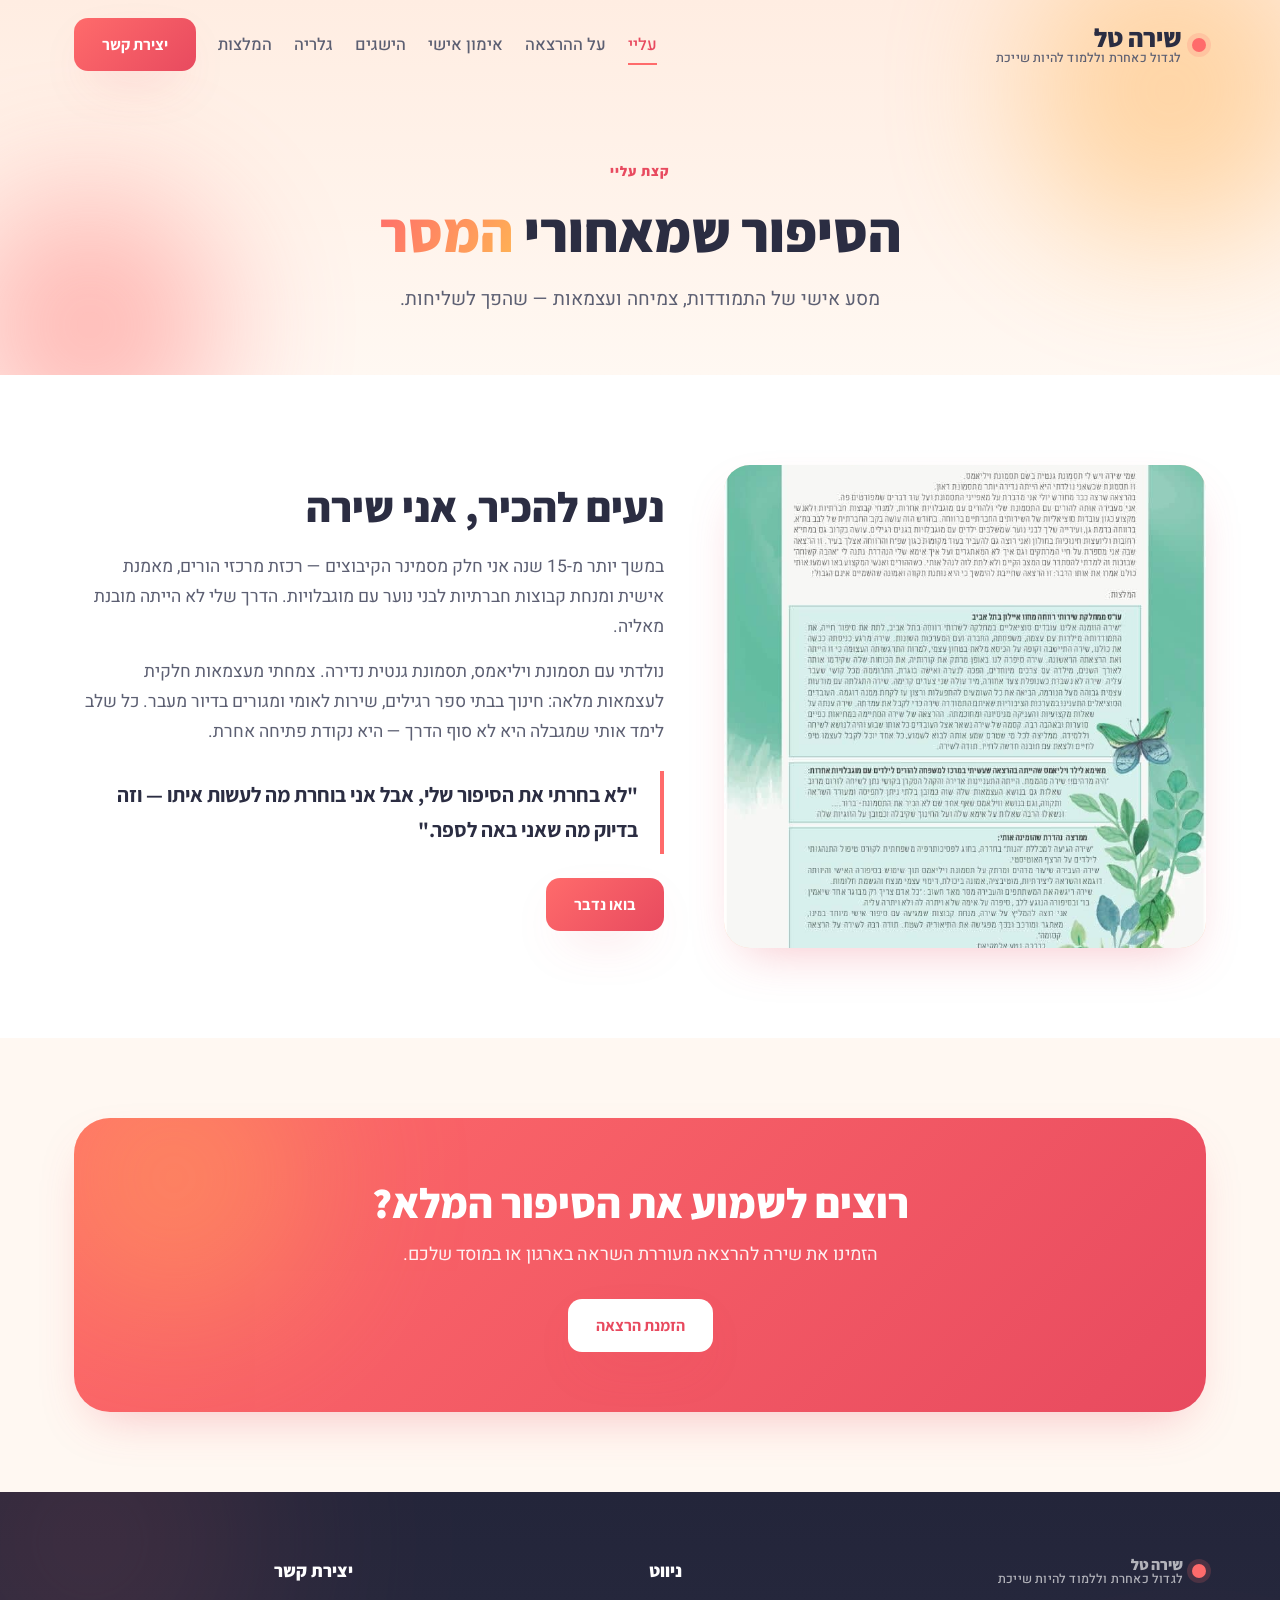
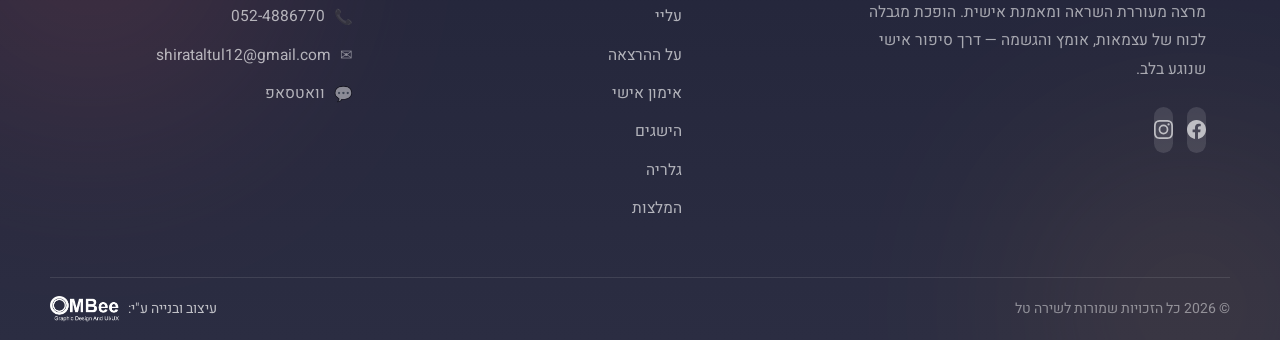
==== about.html @ d23c4528 "גיבוי ראשוני: עיצוב מחדש של אתר שירה טל אתר סטטי ב-8 דפים (עברית RTL, רספונסיבי) עם CSS/JS משותפים, " ====
<!DOCTYPE html>
<html lang="he" dir="rtl">
<head>
<meta charset="UTF-8" />
<meta name="viewport" content="width=device-width, initial-scale=1.0" />
<title>עליי | שירה טל</title>
<meta name="description" content="הסיפור של שירה טל — המסע מעצמאות חלקית לעצמאות מלאה, וניסיון של 15+ שנה בליווי ואימון." />
<link rel="preconnect" href="https://fonts.googleapis.com" />
<link rel="preconnect" href="https://fonts.gstatic.com" crossorigin />
<link href="https://fonts.googleapis.com/css2?family=Heebo:wght@300;400;500;700;800;900&family=Assistant:wght@400;600;700;800&display=swap" rel="stylesheet" />
<link rel="stylesheet" href="style.css" />
</head>
<body>

<header id="header">
  <div class="wrap nav">
    <a href="index.html" class="logo"><span class="dot"></span><span class="logo-txt">שירה טל<small>לגדול כאחרת וללמוד להיות שייכת</small></span></a>
    <nav class="menu" id="menu">
      <a href="about.html" class="active">עליי</a>
      <a href="lecture.html">על ההרצאה</a>
      <a href="coaching.html">אימון אישי</a>
      <a href="achievements.html">הישגים</a>
      <a href="gallery.html">גלריה</a>
      <a href="testimonials.html">המלצות</a>
      <a href="contact.html" class="btn">יצירת קשר</a>
    </nav>
    <button class="hamburger" id="hamburger" aria-label="תפריט"><span></span><span></span><span></span></button>
  </div>
</header>

<section class="page-hero">
  <div class="blob b1"></div><div class="blob b2"></div>
  <div class="wrap inner reveal">
    <div class="crumb">קצת עליי</div>
    <h1>הסיפור שמאחורי <span class="hl">המסר</span></h1>
    <p>מסע אישי של התמודדות, צמיחה ועצמאות — שהפך לשליחות.</p>
  </div>
</section>

<section class="about">
  <div class="wrap about-grid">
    <div class="about-photo reveal">
      <img src="images/shira-5.jpg" alt="שירה טל" />
    </div>
    <div class="reveal">
      <h2>נעים להכיר, אני שירה</h2>
      <p>במשך יותר מ-15 שנה אני חלק מסמינר הקיבוצים — רכזת מרכזי הורים, מאמנת אישית ומנחת קבוצות חברתיות לבני נוער עם מוגבלויות. הדרך שלי לא הייתה מובנת מאליה.</p>
      <p>נולדתי עם תסמונת ויליאמס, תסמונת גנטית נדירה. צמחתי מעצמאות חלקית לעצמאות מלאה: חינוך בבתי ספר רגילים, שירות לאומי ומגורים בדיור מעבר. כל שלב לימד אותי שמגבלה היא לא סוף הדרך — היא נקודת פתיחה אחרת.</p>
      <div class="quote">"לא בחרתי את הסיפור שלי, אבל אני בוחרת מה לעשות איתו — וזה בדיוק מה שאני באה לספר."</div>
      <a href="contact.html" class="btn">בואו נדבר</a>
    </div>
  </div>
</section>

<section class="cta-strip">
  <div class="wrap">
    <div class="cta-inner reveal">
      <h2>רוצים לשמוע את הסיפור המלא?</h2>
      <p>הזמינו את שירה להרצאה מעוררת השראה בארגון או במוסד שלכם.</p>
      <a href="contact.html" class="btn">הזמנת הרצאה</a>
    </div>
  </div>
</section>

<footer>
  <div class="wrap foot-grid">
    <div class="foot-col foot-brand">
      <a href="index.html" class="logo"><span class="dot"></span><span class="logo-txt">שירה טל<small>לגדול כאחרת וללמוד להיות שייכת</small></span></a>
      <p>מרצה מעוררת השראה ומאמנת אישית. הופכת מגבלה לכוח של עצמאות, אומץ והגשמה — דרך סיפור אישי שנוגע בלב.</p>
      <div class="socials">
        <a href="#" aria-label="פייסבוק"><svg viewBox="0 0 24 24" aria-hidden="true"><path d="M24 12.07C24 5.4 18.63 0 12 0S0 5.4 0 12.07c0 6.02 4.39 11.01 10.13 11.93v-8.44H7.08v-3.49h3.05V9.41c0-3.02 1.79-4.69 4.53-4.69 1.31 0 2.69.24 2.69.24v2.97h-1.52c-1.49 0-1.96.93-1.96 1.89v2.25h3.33l-.53 3.49h-2.8v8.44C19.61 23.08 24 18.09 24 12.07z"/></svg></a>
        <a href="https://instagram.com/shiralifecoach" target="_blank" rel="noopener" aria-label="אינסטגרם"><svg viewBox="0 0 24 24" aria-hidden="true"><path d="M12 2.16c3.2 0 3.58.01 4.85.07 1.17.05 1.8.25 2.23.41.56.22.96.48 1.38.9.42.42.68.82.9 1.38.16.42.36 1.06.41 2.23.06 1.27.07 1.65.07 4.85s-.01 3.58-.07 4.85c-.05 1.17-.25 1.8-.41 2.23-.22.56-.48.96-.9 1.38-.42.42-.82.68-1.38.9-.42.16-1.06.36-2.23.41-1.27.06-1.65.07-4.85.07s-3.58-.01-4.85-.07c-1.17-.05-1.8-.25-2.23-.41-.56-.22-.96-.48-1.38-.9-.42-.42-.68-.82-.9-1.38-.16-.42-.36-1.06-.41-2.23-.06-1.27-.07-1.65-.07-4.85s.01-3.58.07-4.85c.05-1.17.25-1.8.41-2.23.22-.56.48-.96.9-1.38.42-.42.82-.68 1.38-.9.42-.16 1.06-.36 2.23-.41 1.27-.06 1.65-.07 4.85-.07M12 0C8.74 0 8.33.01 7.05.07 5.78.13 4.9.33 4.14.63c-.79.31-1.46.72-2.12 1.38C1.36 2.67.95 3.34.63 4.14.33 4.9.13 5.78.07 7.05.01 8.33 0 8.74 0 12s.01 3.67.07 4.95c.06 1.27.26 2.15.56 2.91.31.79.72 1.46 1.38 2.12.66.66 1.33 1.07 2.12 1.38.76.3 1.64.5 2.91.56C8.33 23.99 8.74 24 12 24s3.67-.01 4.95-.07c1.27-.06 2.15-.26 2.91-.56.79-.31 1.46-.72 2.12-1.38.66-.66 1.07-1.33 1.38-2.12.3-.76.5-1.64.56-2.91.06-1.28.07-1.69.07-4.95s-.01-3.67-.07-4.95c-.06-1.27-.26-2.15-.56-2.91-.31-.79-.72-1.46-1.38-2.12C21.33 1.36 20.66.95 19.86.63 19.1.33 18.22.13 16.95.07 15.67.01 15.26 0 12 0z"/><path d="M12 5.84A6.16 6.16 0 1 0 18.16 12 6.16 6.16 0 0 0 12 5.84zM12 16a4 4 0 1 1 4-4 4 4 0 0 1-4 4z"/><circle cx="18.41" cy="5.59" r="1.44"/></svg></a>
      </div>
    </div>
    <div class="foot-col">
      <h4>ניווט</h4>
      <a href="about.html">עליי</a>
      <a href="lecture.html">על ההרצאה</a>
      <a href="coaching.html">אימון אישי</a>
      <a href="achievements.html">הישגים</a>
      <a href="gallery.html">גלריה</a>
      <a href="testimonials.html">המלצות</a>
    </div>
    <div class="foot-col">
      <h4>יצירת קשר</h4>
      <a href="tel:0524886770"><span class="fi">📞</span>052-4886770</a>
      <a href="mailto:shirataltul12@gmail.com"><span class="fi">✉</span>shirataltul12@gmail.com</a>
      <a href="https://wa.me/972524886770" target="_blank" rel="noopener"><span class="fi">💬</span>וואטסאפ</a>
    </div>
  </div>
  <div class="wrap foot-bottom">
    <span>© 2026 כל הזכויות שמורות לשירה טל</span>
    <span class="foot-credit">עיצוב ובנייה ע"י: <a href="https://ombee.co.il" target="_blank" rel="noopener"><img src="images/ombee-logo-white.png" alt="OMBee" /></a></span>
  </div>
</footer>

<script src="script.js"></script>
</body>
</html>
---- style.css ----
:root{
  --coral:#FF6B6B;
  --coral-deep:#E84A5F;
  --gold:#FFB454;
  --teal:#2EC4B6;
  --ink:#2B2D42;
  --ink-soft:#5C5F72;
  --cream:#FFF8F2;
  --cream-2:#FFEDE2;
  --white:#ffffff;
  --shadow:0 20px 50px -20px rgba(232,74,95,.35);
  --radius:26px;
}
*{margin:0;padding:0;box-sizing:border-box}
html{scroll-behavior:smooth}
body{font-family:'Heebo',sans-serif;color:var(--ink);background:var(--cream);line-height:1.7;overflow-x:hidden}
h1,h2,h3{font-family:'Assistant',sans-serif;line-height:1.2;font-weight:800}
a{text-decoration:none;color:inherit}
.wrap{max-width:1180px;margin:0 auto;padding:0 24px}
section{position:relative}

/* HEADER */
header{position:fixed;top:0;left:0;right:0;z-index:100;transition:.3s;padding:18px 0}
header.scrolled{background:rgba(255,248,242,.92);backdrop-filter:blur(12px);box-shadow:0 8px 30px -18px rgba(43,45,66,.4);padding:12px 0}
.nav{display:flex;align-items:center;justify-content:space-between}
.logo{font-family:'Assistant',sans-serif;font-weight:800;font-size:26px;color:var(--ink);display:flex;align-items:center;gap:11px}
.logo .dot{width:14px;height:14px;border-radius:50%;background:var(--coral);display:inline-block;box-shadow:0 0 0 5px rgba(255,107,107,.18);flex-shrink:0}
.logo-txt{display:flex;flex-direction:column;line-height:1.1}
.logo-txt small{font-family:'Heebo',sans-serif;font-weight:500;font-size:12.5px;color:var(--ink-soft);letter-spacing:.2px}
footer .logo-txt small{color:rgba(255,255,255,.65)}
.menu{display:flex;gap:22px;align-items:center;font-weight:500;font-size:16.5px}
.menu a{position:relative;transition:.2s;color:var(--ink-soft)}
.menu a:hover,.menu a.active{color:var(--coral-deep)}
.menu a:not(.btn)::after{content:'';position:absolute;bottom:-6px;right:0;width:0;height:2px;background:var(--coral);transition:.25s}
.menu a:not(.btn):hover::after,.menu a.active:not(.btn)::after{width:100%}
.btn{display:inline-flex;align-items:center;gap:8px;background:linear-gradient(135deg,var(--coral),var(--coral-deep));color:#fff;padding:13px 28px;border-radius:14px;font-weight:700;font-family:'Assistant',sans-serif;box-shadow:var(--shadow);transition:.25s;border:none;cursor:pointer;font-size:16px}
.btn:hover{transform:translateY(-3px);box-shadow:0 26px 50px -18px rgba(232,74,95,.55)}
.menu a.btn,.menu a.btn.active{color:#fff}
.btn-ghost{background:transparent;color:var(--coral-deep);box-shadow:none;border:2px solid var(--coral)}
.btn-ghost:hover{background:var(--coral);color:#fff}
.hamburger{display:none;flex-direction:column;gap:5px;cursor:pointer;background:none;border:none;padding:6px}
.hamburger span{width:26px;height:3px;background:var(--ink);border-radius:3px;transition:.3s}

/* PAGE HERO (inner pages) */
.page-hero{padding:160px 0 60px;text-align:center;background:linear-gradient(180deg,var(--cream-2),var(--cream));position:relative;overflow:hidden}
.page-hero .blob{position:absolute;border-radius:50%;filter:blur(70px);opacity:.45;z-index:0}
.page-hero .b1{width:300px;height:300px;background:var(--gold);top:-60px;right:-40px}
.page-hero .b2{width:260px;height:260px;background:var(--coral);bottom:-80px;left:-40px}
.page-hero .inner{position:relative;z-index:2}
.page-hero h1{font-size:clamp(34px,5.5vw,56px);font-weight:900}
.page-hero h1 .hl{background:linear-gradient(120deg,var(--coral),var(--gold));-webkit-background-clip:text;background-clip:text;color:transparent}
.page-hero p{color:var(--ink-soft);font-size:19px;max-width:620px;margin:18px auto 0}
.crumb{color:var(--coral-deep);font-weight:800;font-family:'Assistant',sans-serif;letter-spacing:1px;font-size:14px;text-transform:uppercase;margin-bottom:14px}

/* HOME HERO */
.hero{padding:160px 0 90px;overflow:hidden}
.hero-grid{display:grid;grid-template-columns:1.1fr .9fr;gap:50px;align-items:center}
.pill{display:inline-flex;align-items:center;gap:8px;background:var(--cream-2);color:var(--coral-deep);font-weight:700;padding:8px 18px;border-radius:50px;font-size:15px;margin-bottom:22px}
.pill .spark{width:8px;height:8px;background:var(--gold);border-radius:50%}
.hero h1{font-size:clamp(40px,6vw,68px);font-weight:900;letter-spacing:-1px}
.hero h1 .hl{background:linear-gradient(120deg,var(--coral),var(--gold));-webkit-background-clip:text;background-clip:text;color:transparent}
.hero p.lead{font-size:21px;color:var(--ink-soft);margin:24px 0 34px;max-width:520px}
.hero-cta{display:flex;gap:16px;flex-wrap:wrap}
.hero-stats{display:flex;gap:38px;margin-top:46px}
.stat .num{font-family:'Assistant',sans-serif;font-weight:800;font-size:34px;color:var(--ink)}
.stat .lbl{font-size:15px;color:var(--ink-soft)}
.hero-visual{position:relative}
.blob{position:absolute;border-radius:50%;filter:blur(60px);opacity:.5;z-index:-1}
.blob-1{width:340px;height:340px;background:var(--gold);top:-40px;right:-60px}
.blob-2{width:300px;height:300px;background:var(--coral);bottom:-60px;left:-40px}
.photo-card{position:relative;border-radius:34px;overflow:hidden;aspect-ratio:4/5;background:linear-gradient(160deg,var(--cream-2),#ffd9c4);box-shadow:0 40px 80px -30px rgba(232,74,95,.5)}
.photo-card .ph{position:absolute;inset:0;display:flex;align-items:center;justify-content:center;color:var(--coral-deep);font-weight:700;font-family:'Assistant',sans-serif;text-align:center;font-size:18px;opacity:.6;flex-direction:column;gap:10px}
.photo-card img,.about-photo img,.lecture-visual img{width:100%;height:100%;object-fit:cover;position:relative;z-index:2}
.float-badge{position:absolute;background:#fff;border-radius:20px;padding:16px 20px;box-shadow:0 20px 40px -18px rgba(43,45,66,.35);display:flex;align-items:center;gap:12px;z-index:3}
.float-badge .ic{width:42px;height:42px;border-radius:13px;display:flex;align-items:center;justify-content:center;font-size:22px;color:#fff}
.badge-1{bottom:30px;left:-26px}
.badge-1 .ic{background:var(--teal)}
.badge-2{top:40px;right:-26px}
.badge-2 .ic{background:var(--gold)}
.float-badge b{font-family:'Assistant',sans-serif;font-size:16px;display:block}
.float-badge small{color:var(--ink-soft);font-size:13px}

/* SECTION HEADERS */
.sec-head{text-align:center;max-width:620px;margin:0 auto 56px}
.sec-tag{color:var(--coral-deep);font-weight:800;font-family:'Assistant',sans-serif;letter-spacing:1px;font-size:15px;text-transform:uppercase}
.sec-head h2{font-size:clamp(30px,4.5vw,46px);margin:12px 0 16px}
.sec-head p{color:var(--ink-soft);font-size:18px}

/* ABOUT */
.about{padding:90px 0;background:var(--white)}
.about-grid{display:grid;grid-template-columns:.9fr 1.1fr;gap:60px;align-items:center}
.about-photo{position:relative;border-radius:var(--radius);overflow:hidden;aspect-ratio:1/1;background:linear-gradient(160deg,#ffe0cf,#ffc7b0);box-shadow:var(--shadow)}
.about-photo .ph,.lecture-visual .ph{position:absolute;inset:0;display:flex;flex-direction:column;gap:10px;align-items:center;justify-content:center;color:var(--coral-deep);font-weight:700;font-family:'Assistant',sans-serif;opacity:.6}
.about h2{font-size:clamp(28px,4vw,42px);margin-bottom:20px}
.about p{color:var(--ink-soft);font-size:17.5px;margin-bottom:16px}
.about .quote{border-right:4px solid var(--coral);padding:6px 22px;margin:24px 0;font-family:'Assistant',sans-serif;font-weight:700;font-size:21px;color:var(--ink)}

/* WHY */
.why{padding:90px 0;background:linear-gradient(180deg,var(--cream),var(--cream-2))}
.cards{display:grid;grid-template-columns:repeat(3,1fr);gap:26px}
.card{background:#fff;border-radius:var(--radius);padding:38px 30px;transition:.3s;box-shadow:0 24px 50px -34px rgba(43,45,66,.4);position:relative;overflow:hidden}
.card:hover{transform:translateY(-8px);box-shadow:0 34px 60px -28px rgba(232,74,95,.4)}
.card .ic{width:62px;height:62px;border-radius:18px;display:flex;align-items:center;justify-content:center;font-size:30px;margin-bottom:22px;color:#fff}
.card:nth-child(1) .ic{background:linear-gradient(135deg,var(--coral),var(--coral-deep))}
.card:nth-child(2) .ic{background:linear-gradient(135deg,var(--gold),#ff9a3c)}
.card:nth-child(3) .ic{background:linear-gradient(135deg,var(--teal),#1ba89b)}
.card h3{font-size:22px;margin-bottom:10px}
.card p{color:var(--ink-soft);font-size:16px}

/* LECTURE */
.lecture{padding:90px 0;background:var(--white)}
.lecture-grid{display:grid;grid-template-columns:1fr 1fr;gap:60px;align-items:center}
.audience{display:flex;flex-wrap:wrap;gap:12px;margin-top:26px}
.tag{background:var(--cream-2);color:var(--coral-deep);font-weight:700;padding:10px 20px;border-radius:50px;font-size:15.5px}
.check-list{margin:24px 0;display:grid;gap:14px}
.check-list li{list-style:none;display:flex;gap:14px;align-items:flex-start;font-size:17px;color:var(--ink-soft)}
.check-list .ck{flex-shrink:0;width:26px;height:26px;border-radius:50%;background:var(--teal);color:#fff;display:flex;align-items:center;justify-content:center;font-size:15px;font-weight:700;margin-top:3px}
.lecture-visual{border-radius:var(--radius);background:linear-gradient(160deg,#fff3ea,#ffd9c4);aspect-ratio:5/6;position:relative;overflow:hidden;box-shadow:var(--shadow)}

/* TESTIMONIALS */
.testi{padding:90px 0;background:linear-gradient(180deg,var(--cream-2),var(--cream))}
.testi-grid{display:grid;grid-template-columns:repeat(3,1fr);gap:26px}
.testi-card{background:#fff;border-radius:var(--radius);padding:34px 30px;box-shadow:0 24px 50px -34px rgba(43,45,66,.35);position:relative}
.testi-card .qmark{font-family:'Assistant';font-size:70px;color:var(--cream-2);line-height:.6;position:absolute;top:24px;left:26px}
.testi-card p{font-size:17px;color:var(--ink);margin-bottom:22px;position:relative;z-index:2}
.stars{color:var(--gold);font-size:18px;margin-bottom:14px;letter-spacing:2px}
.testi-author{display:flex;align-items:center;gap:14px}
.avatar{width:50px;height:50px;border-radius:50%;background:linear-gradient(135deg,var(--coral),var(--gold));display:flex;align-items:center;justify-content:center;color:#fff;font-weight:800;font-family:'Assistant';font-size:20px}
.testi-author b{font-family:'Assistant';font-size:17px}
.testi-author small{color:var(--ink-soft);display:block}

/* CTA STRIP */
.cta-strip{padding:80px 0}
.cta-inner{background:linear-gradient(135deg,var(--coral),var(--coral-deep));border-radius:36px;padding:60px;text-align:center;color:#fff;position:relative;overflow:hidden;box-shadow:var(--shadow)}
.cta-inner::before{content:'';position:absolute;width:280px;height:280px;background:var(--gold);border-radius:50%;filter:blur(80px);opacity:.4;top:-80px;left:-40px}
.cta-inner h2{font-size:clamp(28px,4vw,42px);margin-bottom:12px;position:relative;z-index:2}
.cta-inner p{font-size:18px;opacity:.92;margin-bottom:28px;position:relative;z-index:2}
.cta-inner .btn{background:#fff;color:var(--coral-deep);position:relative;z-index:2}
.cta-inner .btn:hover{background:var(--ink);color:#fff}

/* CONTACT */
.contact{padding:90px 0}
.contact-box{background:linear-gradient(135deg,var(--ink),#3a3d5c);border-radius:40px;padding:60px;display:grid;grid-template-columns:1fr 1fr;gap:50px;position:relative;overflow:hidden;color:#fff;box-shadow:0 40px 80px -30px rgba(43,45,66,.6)}
.contact-box::before{content:'';position:absolute;width:300px;height:300px;background:var(--coral);border-radius:50%;filter:blur(80px);opacity:.35;top:-80px;left:-60px}
.contact-box::after{content:'';position:absolute;width:260px;height:260px;background:var(--gold);border-radius:50%;filter:blur(80px);opacity:.3;bottom:-80px;right:-40px}
.contact-info{position:relative;z-index:2}
.contact-info h2{font-size:clamp(28px,4vw,40px);margin-bottom:16px}
.contact-info p{color:rgba(255,255,255,.8);font-size:18px;margin-bottom:30px}
.contact-line{display:flex;align-items:center;gap:16px;margin-bottom:20px;font-size:18px}
.contact-line .ic{width:48px;height:48px;border-radius:14px;background:rgba(255,255,255,.12);display:flex;align-items:center;justify-content:center;font-size:22px}
.socials{display:flex;gap:14px;margin-top:28px}
.socials a{width:46px;height:46px;border-radius:14px;background:rgba(255,255,255,.12);display:flex;align-items:center;justify-content:center;font-size:20px;transition:.25s}
.socials a:hover{background:var(--coral);transform:translateY(-3px)}
.socials a svg{width:19px;height:19px;fill:currentColor;display:block}
form{position:relative;z-index:2;background:#fff;border-radius:26px;padding:34px;color:var(--ink)}
form h3{font-size:24px;margin-bottom:8px}
form .sub{color:var(--ink-soft);font-size:15px;margin-bottom:22px}
.field{margin-bottom:16px}
.field label{display:block;font-weight:600;font-size:14.5px;margin-bottom:7px}
.field input,.field textarea{width:100%;border:2px solid #f0e2d8;border-radius:14px;padding:13px 16px;font-family:inherit;font-size:16px;transition:.2s;background:var(--cream);color:var(--ink)}
.field input:focus,.field textarea:focus{outline:none;border-color:var(--coral);background:#fff}
form .btn{width:100%;justify-content:center;margin-top:6px}

/* FOOTER */
footer{background:linear-gradient(180deg,#23253a,var(--ink));color:rgba(255,255,255,.7);padding:64px 0 0;position:relative;overflow:hidden}
footer::before{content:'';position:absolute;width:340px;height:340px;background:var(--coral);border-radius:50%;filter:blur(120px);opacity:.16;top:-120px;left:-80px}
footer::after{content:'';position:absolute;width:300px;height:300px;background:var(--gold);border-radius:50%;filter:blur(120px);opacity:.12;bottom:-120px;right:-60px}
.foot-grid{display:grid;grid-template-columns:1.7fr 1fr 1fr;gap:50px;padding-bottom:42px;position:relative;z-index:2}
footer .logo{color:#fff;margin-bottom:18px}
.foot-brand p{font-size:15.5px;max-width:360px;line-height:1.85;color:rgba(255,255,255,.6)}
.foot-brand .socials{margin-top:22px}
.foot-col h4{font-family:'Assistant',sans-serif;color:#fff;font-size:18px;font-weight:800;margin-bottom:18px}
.foot-col a{display:flex;align-items:center;gap:9px;color:rgba(255,255,255,.65);margin-bottom:12px;transition:.2s;font-size:15.5px;width:fit-content}
.foot-col a:hover{color:var(--coral);transform:translateX(-5px)}
.foot-col a .fi{opacity:.7;font-size:15px}
.foot-bottom{position:relative;z-index:2;border-top:1px solid rgba(255,255,255,.1);padding:18px 0;display:flex;justify-content:space-between;align-items:center;font-size:14px;flex-wrap:wrap;gap:10px}
.foot-bottom>span:first-child{opacity:.65}
.foot-credit{display:inline-flex;align-items:center;gap:9px;color:rgba(255,255,255,.7)}
.foot-credit a{display:inline-flex;align-items:center}
.foot-credit img{height:26px;width:auto;display:block;transition:.2s}
.foot-credit a:hover img{transform:translateY(-2px);filter:brightness(1.15)}

/* GALLERY */
.gallery{padding:90px 0;background:var(--white)}
.gal-grid{display:grid;grid-template-columns:repeat(3,1fr);gap:20px}
.gal-item{position:relative;border-radius:20px;overflow:hidden;aspect-ratio:1/1;background:linear-gradient(160deg,var(--cream-2),#ffd9c4);box-shadow:0 20px 44px -30px rgba(43,45,66,.4);transition:.3s;cursor:pointer}
.gal-item:hover{transform:translateY(-6px);box-shadow:0 30px 54px -28px rgba(232,74,95,.4)}
.gal-item.tall{aspect-ratio:auto;grid-row:span 2}
.gal-item .ph{position:absolute;inset:0;display:flex;flex-direction:column;gap:8px;align-items:center;justify-content:center;color:var(--coral-deep);font-weight:700;font-family:'Assistant',sans-serif;opacity:.6;font-size:15px;text-align:center}
.gal-item img{width:100%;height:100%;object-fit:cover;display:block}

/* SIMPLE FEATURE ROW (coaching) */
.feature-grid{display:grid;grid-template-columns:1fr 1fr;gap:60px;align-items:center}
.feature-list{margin:22px 0;display:grid;gap:14px}
.feature-list li{list-style:none;display:flex;gap:14px;align-items:flex-start;font-size:17px;color:var(--ink-soft)}
.feature-list .ck{flex-shrink:0;width:26px;height:26px;border-radius:50%;background:var(--coral);color:#fff;display:flex;align-items:center;justify-content:center;font-size:15px;font-weight:700;margin-top:3px}
.price-card{background:linear-gradient(160deg,var(--cream-2),#ffd9c4);border-radius:var(--radius);padding:40px;text-align:center;box-shadow:var(--shadow)}
.price-card .big{font-family:'Assistant';font-weight:900;font-size:30px;color:var(--ink);margin:10px 0}
.price-card .free{display:inline-block;background:var(--teal);color:#fff;font-weight:700;padding:6px 18px;border-radius:50px;font-size:15px;margin-bottom:8px}

/* ACHIEVEMENTS timeline */
.timeline{max-width:760px;margin:0 auto;position:relative;padding-right:34px}
.timeline::before{content:'';position:absolute;right:13px;top:8px;bottom:8px;width:3px;background:linear-gradient(var(--coral),var(--gold),var(--teal));border-radius:3px}
.tl-item{position:relative;padding:0 0 34px 0;margin-right:18px}
.tl-item::before{content:'';position:absolute;right:-23px;top:4px;width:18px;height:18px;border-radius:50%;background:#fff;border:4px solid var(--coral);box-shadow:0 0 0 4px var(--cream-2)}
.tl-item h3{font-size:21px;margin-bottom:6px}
.tl-item p{color:var(--ink-soft);font-size:16.5px}

/* REVEAL */
.reveal{opacity:0;transform:translateY(40px);transition:.8s cubic-bezier(.2,.8,.2,1)}
.reveal.show{opacity:1;transform:none}

/* RESPONSIVE */
@media(max-width:1024px){
  .hero-grid,.about-grid,.lecture-grid,.contact-box,.feature-grid{grid-template-columns:1fr}
  .cards,.testi-grid{grid-template-columns:1fr}
  .gal-grid{grid-template-columns:repeat(2,1fr)}
  .gal-item.tall{grid-row:span 1;aspect-ratio:1/1}
  .menu{position:fixed;top:0;right:-100%;width:78%;max-width:330px;height:100vh;background:#fff;flex-direction:column;justify-content:center;gap:30px;font-size:22px;box-shadow:-20px 0 60px -20px rgba(0,0,0,.3);transition:.35s;z-index:120}
  .menu.open{right:0}
  .hamburger{display:flex;z-index:130}
  .hero-visual{margin-top:30px;max-width:420px;margin-inline:auto}
  .about-photo{max-width:440px;margin-inline:auto}
  .contact-box,.cta-inner{padding:36px 26px}
  .hero{padding:130px 0 60px}
  .hero-stats{gap:24px}
}
@media(max-width:760px){
  .foot-grid{grid-template-columns:1fr;gap:34px}
  .foot-bottom{flex-direction:column;text-align:center}
}
@media(max-width:560px){
  .gal-grid{grid-template-columns:1fr}
}
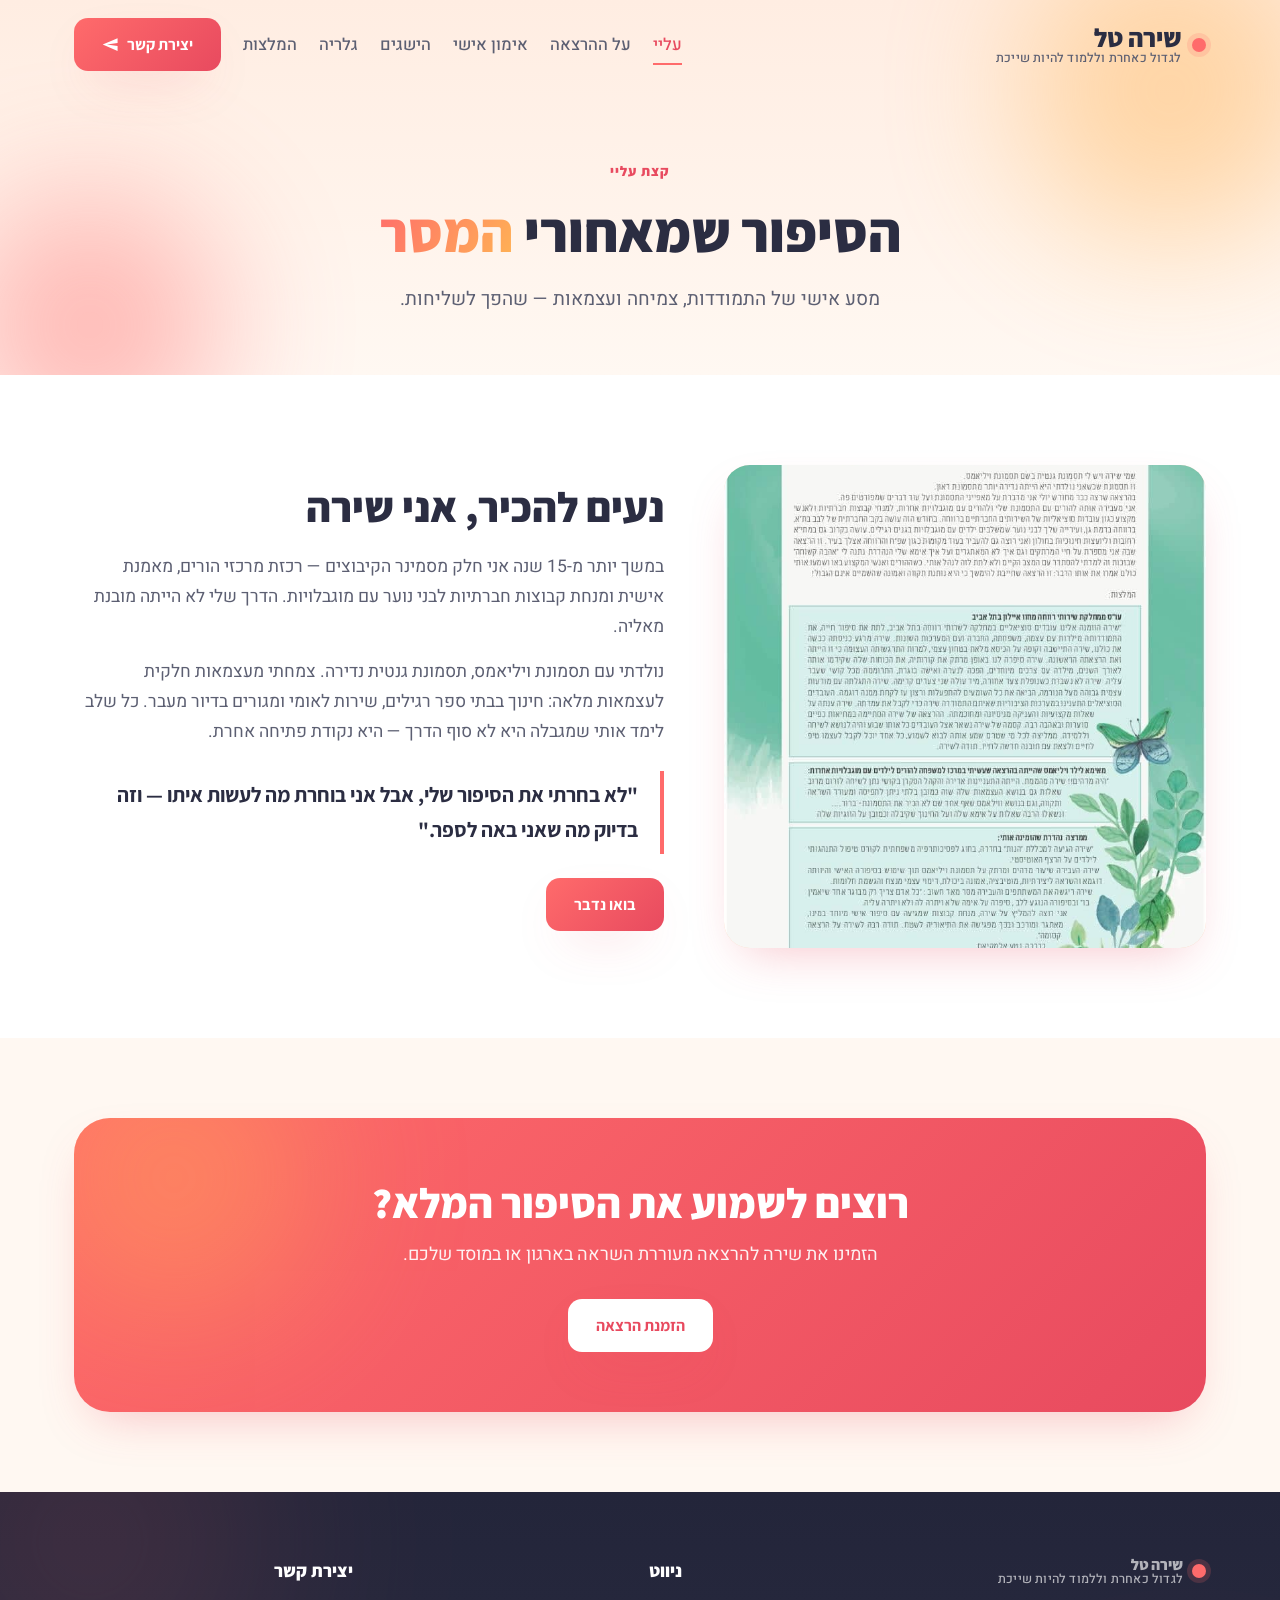
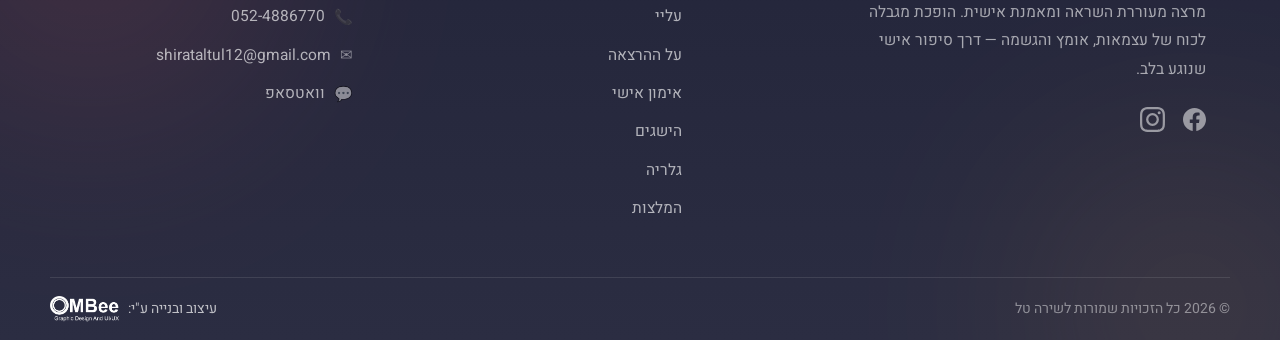
==== commit 5ab70598: "שיפורי יצירת קשר ורשתות חברתיות - אבירון נייר בכפתור "יצירת קשר" בתפריט (כל הדפים) ובכפתור השליחה, ב" ====
--- a/about.html
+++ b/about.html
@@ -22,7 +22,7 @@
       <a href="achievements.html">הישגים</a>
       <a href="gallery.html">גלריה</a>
       <a href="testimonials.html">המלצות</a>
-      <a href="contact.html" class="btn">יצירת קשר</a>
+      <a href="contact.html" class="btn">יצירת קשר<svg viewBox="0 0 24 24" width="17" height="17" fill="currentColor" aria-hidden="true" style="transform:scaleX(-1)"><path d="M2.01 21 23 12 2.01 3 2 10l15 2-15 2z"/></svg></a>
     </nav>
     <button class="hamburger" id="hamburger" aria-label="תפריט"><span></span><span></span><span></span></button>
   </div>
--- a/style.css
+++ b/style.css
@@ -148,10 +148,12 @@
 .contact-info p{color:rgba(255,255,255,.8);font-size:18px;margin-bottom:30px}
 .contact-line{display:flex;align-items:center;gap:16px;margin-bottom:20px;font-size:18px}
 .contact-line .ic{width:48px;height:48px;border-radius:14px;background:rgba(255,255,255,.12);display:flex;align-items:center;justify-content:center;font-size:22px}
-.socials{display:flex;gap:14px;margin-top:28px}
-.socials a{width:46px;height:46px;border-radius:14px;background:rgba(255,255,255,.12);display:flex;align-items:center;justify-content:center;font-size:20px;transition:.25s}
-.socials a:hover{background:var(--coral);transform:translateY(-3px)}
-.socials a svg{width:19px;height:19px;fill:currentColor;display:block}
+.socials{display:flex;gap:18px;margin-top:28px;align-items:center}
+.socials a{display:flex;align-items:center;justify-content:center;color:#fff;opacity:.8;transition:.25s}
+.socials a:hover{color:var(--coral);opacity:1;transform:translateY(-3px)}
+.socials a svg{fill:currentColor;display:block}
+.socials a[aria-label="אינסטגרם"] svg{width:25px;height:25px}
+.socials a[aria-label="פייסבוק"] svg{width:23px;height:23px}
 form{position:relative;z-index:2;background:#fff;border-radius:26px;padding:34px;color:var(--ink)}
 form h3{font-size:24px;margin-bottom:8px}
 form .sub{color:var(--ink-soft);font-size:15px;margin-bottom:22px}
@@ -199,12 +201,17 @@
 .price-card .free{display:inline-block;background:var(--teal);color:#fff;font-weight:700;padding:6px 18px;border-radius:50px;font-size:15px;margin-bottom:8px}
 
 /* ACHIEVEMENTS timeline */
-.timeline{max-width:760px;margin:0 auto;position:relative;padding-right:34px}
-.timeline::before{content:'';position:absolute;right:13px;top:8px;bottom:8px;width:3px;background:linear-gradient(var(--coral),var(--gold),var(--teal));border-radius:3px}
-.tl-item{position:relative;padding:0 0 34px 0;margin-right:18px}
-.tl-item::before{content:'';position:absolute;right:-23px;top:4px;width:18px;height:18px;border-radius:50%;background:#fff;border:4px solid var(--coral);box-shadow:0 0 0 4px var(--cream-2)}
-.tl-item h3{font-size:21px;margin-bottom:6px}
-.tl-item p{color:var(--ink-soft);font-size:16.5px}
+.timeline{max-width:720px;margin:0 auto;position:relative}
+.timeline::before{content:'';position:absolute;top:32px;bottom:32px;right:31px;width:2px;background:linear-gradient(180deg,var(--coral),var(--gold),var(--teal));opacity:.35;z-index:0}
+.tl-item{position:relative;z-index:1;display:grid;grid-template-columns:64px 1fr;gap:22px;align-items:center;margin-bottom:20px}
+.tl-ic{width:64px;height:64px;border-radius:50%;display:flex;align-items:center;justify-content:center;font-size:27px;color:#fff;box-shadow:0 14px 28px -10px rgba(232,74,95,.5);border:4px solid var(--cream);background:linear-gradient(135deg,var(--coral),var(--coral-deep))}
+.tl-item:nth-child(3n+2) .tl-ic{background:linear-gradient(135deg,var(--gold),#ff9a3c);box-shadow:0 14px 28px -10px rgba(255,154,60,.5)}
+.tl-item:nth-child(3n+3) .tl-ic{background:linear-gradient(135deg,var(--teal),#1ba89b);box-shadow:0 14px 28px -10px rgba(46,196,182,.5)}
+.tl-card{background:#fff;border-radius:18px;padding:18px 24px;box-shadow:0 20px 44px -30px rgba(43,45,66,.4);transition:.28s;position:relative}
+.tl-card::before{content:'';position:absolute;top:50%;right:-9px;transform:translateY(-50%) rotate(45deg);width:16px;height:16px;background:#fff;border-radius:3px}
+.tl-card:hover{transform:translateX(-6px);box-shadow:0 26px 50px -26px rgba(232,74,95,.4)}
+.tl-card h3{font-size:20px;margin-bottom:5px}
+.tl-card p{color:var(--ink-soft);font-size:16px;margin:0}
 
 /* REVEAL */
 .reveal{opacity:0;transform:translateY(40px);transition:.8s cubic-bezier(.2,.8,.2,1)}
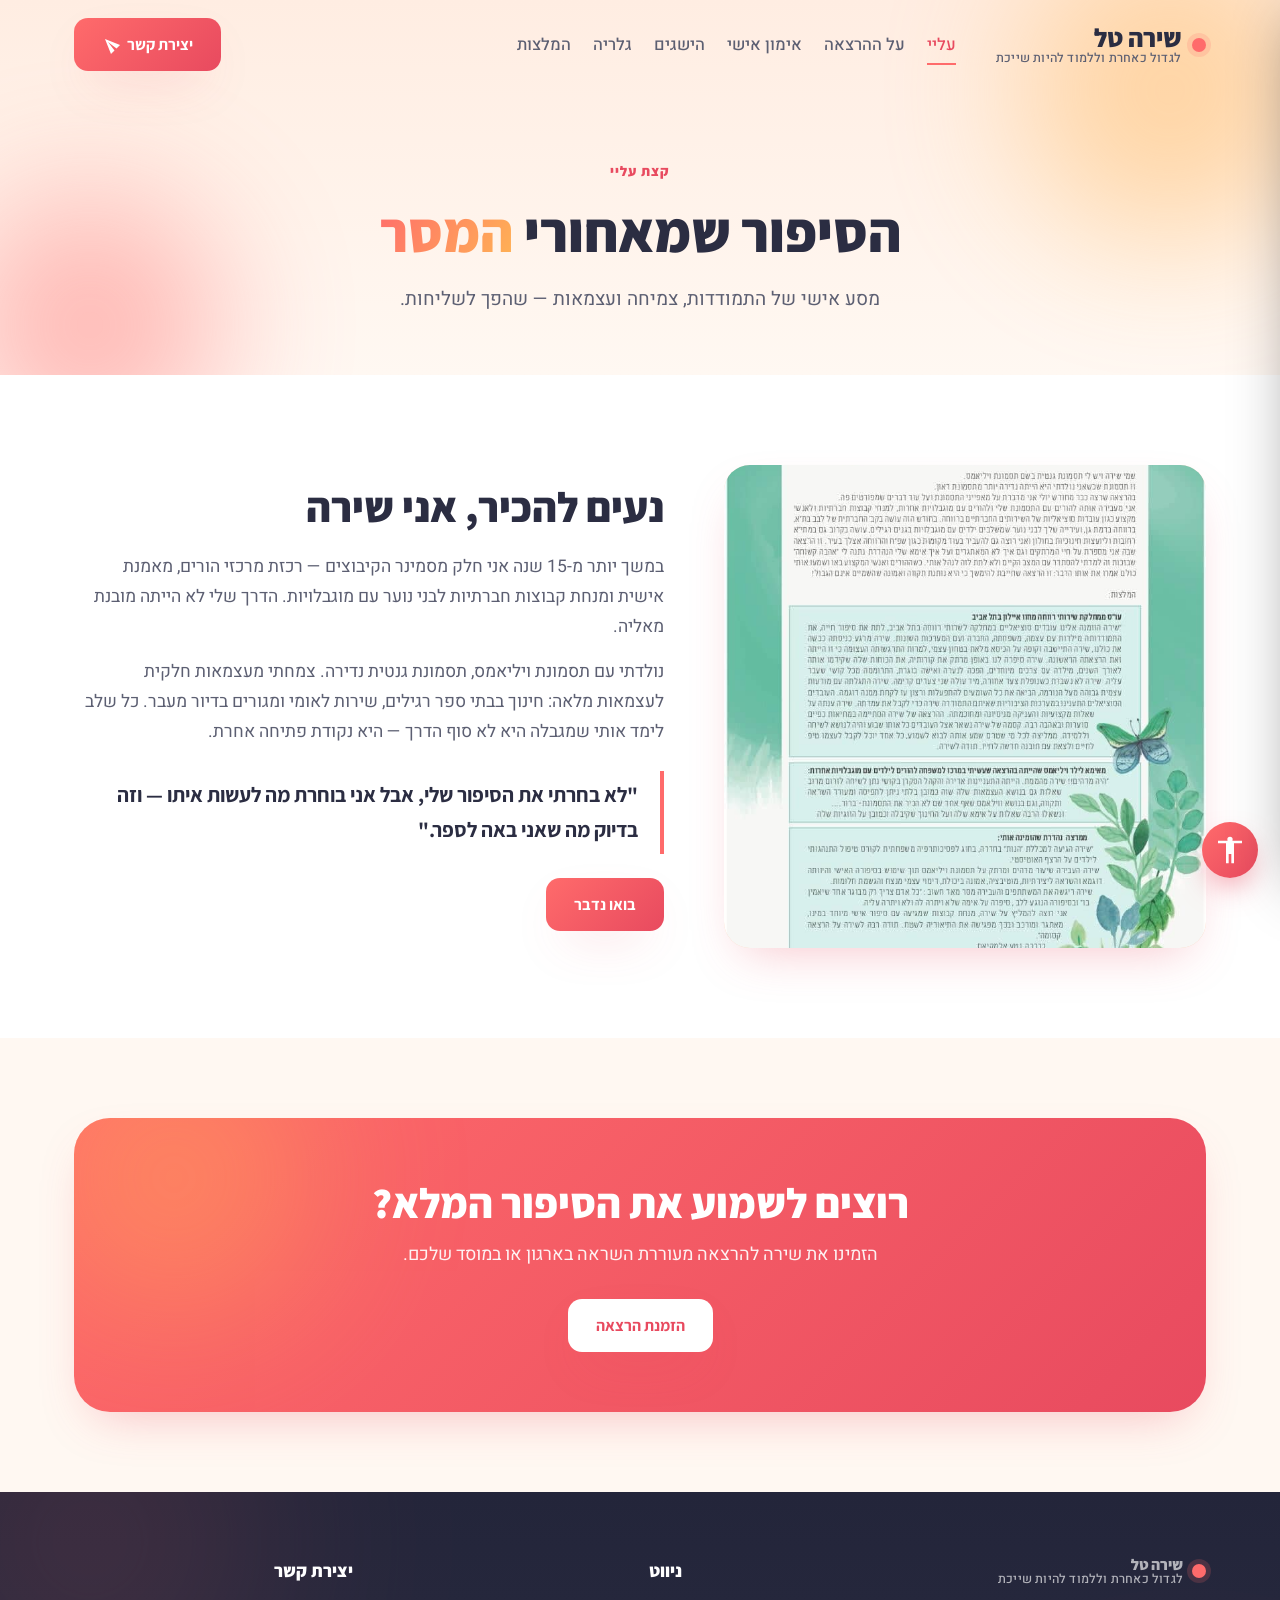
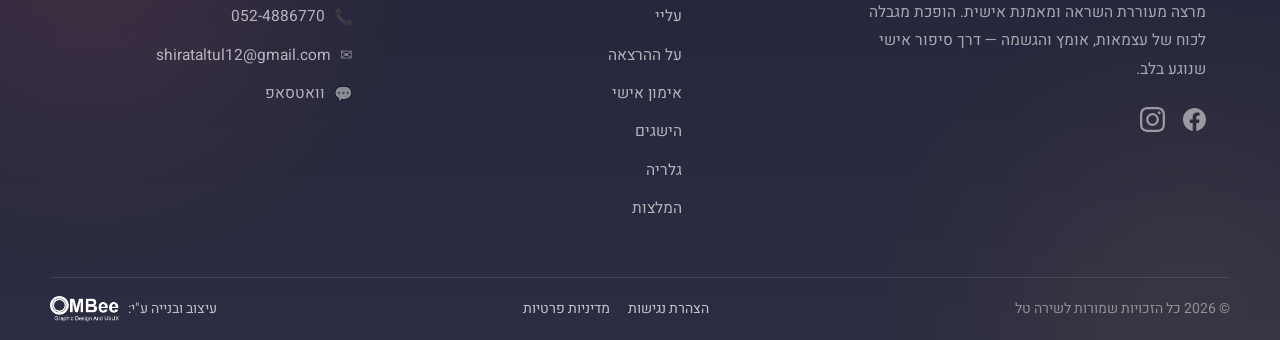
==== commit ac2ddb9d: "נגישות, פרטיות, ושיפורי תפריט/פוטר - תפריט נגישות מלא (14 פיצ'רים) עם שמירה ב-localStorage, בצד ימין" ====
--- a/about.html
+++ b/about.html
@@ -22,7 +22,7 @@
       <a href="achievements.html">הישגים</a>
       <a href="gallery.html">גלריה</a>
       <a href="testimonials.html">המלצות</a>
-      <a href="contact.html" class="btn">יצירת קשר<svg viewBox="0 0 24 24" width="17" height="17" fill="currentColor" aria-hidden="true" style="transform:scaleX(-1)"><path d="M2.01 21 23 12 2.01 3 2 10l15 2-15 2z"/></svg></a>
+      <a href="contact.html" class="btn">יצירת קשר<svg viewBox="0 0 24 24" width="17" height="17" fill="currentColor" aria-hidden="true" style="transform:rotate(-135deg)"><path d="M2.01 21 23 12 2.01 3 2 10l15 2-15 2z"/></svg></a>
     </nav>
     <button class="hamburger" id="hamburger" aria-label="תפריט"><span></span><span></span><span></span></button>
   </div>
@@ -90,6 +90,7 @@
   </div>
   <div class="wrap foot-bottom">
     <span>© 2026 כל הזכויות שמורות לשירה טל</span>
+    <span class="foot-legal"><a href="accessibility.html">הצהרת נגישות</a><a href="privacy.html">מדיניות פרטיות</a></span>
     <span class="foot-credit">עיצוב ובנייה ע"י: <a href="https://ombee.co.il" target="_blank" rel="noopener"><img src="images/ombee-logo-white.png" alt="OMBee" /></a></span>
   </div>
 </footer>
--- a/style.css
+++ b/style.css
@@ -177,6 +177,9 @@
 .foot-col a .fi{opacity:.7;font-size:15px}
 .foot-bottom{position:relative;z-index:2;border-top:1px solid rgba(255,255,255,.1);padding:18px 0;display:flex;justify-content:space-between;align-items:center;font-size:14px;flex-wrap:wrap;gap:10px}
 .foot-bottom>span:first-child{opacity:.65}
+.foot-legal{display:flex;gap:18px;flex-wrap:wrap;justify-content:center}
+.foot-legal a{color:rgba(255,255,255,.72);transition:.2s}
+.foot-legal a:hover{color:var(--coral)}
 .foot-credit{display:inline-flex;align-items:center;gap:9px;color:rgba(255,255,255,.7)}
 .foot-credit a{display:inline-flex;align-items:center}
 .foot-credit img{height:26px;width:auto;display:block;transition:.2s}
@@ -216,6 +219,12 @@
 /* REVEAL */
 .reveal{opacity:0;transform:translateY(40px);transition:.8s cubic-bezier(.2,.8,.2,1)}
 .reveal.show{opacity:1;transform:none}
+
+/* desktop: nav links on the right next to logo, CTA pushed to the left */
+@media(min-width:1025px){
+  .menu{flex:1;justify-content:flex-start;margin-right:40px}
+  .menu>.btn{margin-inline-start:auto}
+}
 
 /* RESPONSIVE */
 @media(max-width:1024px){
@@ -239,3 +248,56 @@
 @media(max-width:560px){
   .gal-grid{grid-template-columns:1fr}
 }
+
+/* ====== LEGAL / PROSE PAGES ====== */
+.legal{max-width:840px;margin:0 auto}
+.legal h2{font-size:24px;margin:30px 0 10px;color:var(--ink)}
+.legal h2:first-child{margin-top:0}
+.legal p,.legal li{color:var(--ink-soft);font-size:17px;margin-bottom:12px;line-height:1.95}
+.legal ul{padding-right:22px;margin-bottom:16px}
+.legal a{color:var(--coral-deep);font-weight:600;text-decoration:underline}
+.legal .updated{color:var(--ink-soft);font-size:14.5px;margin-top:30px;border-top:1px solid #eadccf;padding-top:16px}
+
+/* ====== ACCESSIBILITY WIDGET ====== */
+.a11y-fab{position:fixed;bottom:22px;right:22px;z-index:9997;width:56px;height:56px;border-radius:50%;border:none;cursor:pointer;background:linear-gradient(135deg,var(--coral),var(--coral-deep));color:#fff;box-shadow:0 14px 30px -8px rgba(232,74,95,.6);display:flex;align-items:center;justify-content:center;transition:.25s}
+.a11y-fab:hover{transform:scale(1.08)}
+.a11y-fab:focus-visible{outline:3px solid var(--gold);outline-offset:3px}
+.a11y-fab svg{width:32px;height:32px;fill:currentColor}
+.a11y-overlay{position:fixed;inset:0;background:rgba(43,45,66,.45);z-index:9998;opacity:0;visibility:hidden;transition:.3s}
+.a11y-overlay.open{opacity:1;visibility:visible}
+.a11y-panel{position:fixed;top:0;right:0;height:100vh;width:350px;max-width:92vw;background:var(--cream);z-index:9999;transform:translateX(105%);transition:.35s cubic-bezier(.2,.8,.2,1);display:flex;flex-direction:column;box-shadow:-20px 0 60px -20px rgba(0,0,0,.45)}
+.a11y-panel.open{transform:none}
+.a11y-head{background:linear-gradient(135deg,var(--ink),#3a3d5c);color:#fff;padding:20px 22px;display:flex;align-items:center;justify-content:space-between;flex-shrink:0}
+.a11y-head h2{font-size:19px;margin:0;display:flex;align-items:center;gap:10px;font-family:'Assistant',sans-serif}
+.a11y-close{background:rgba(255,255,255,.15);border:none;color:#fff;width:34px;height:34px;border-radius:10px;font-size:18px;cursor:pointer;line-height:1;transition:.2s}
+.a11y-close:hover{background:var(--coral)}
+.a11y-body{padding:18px;overflow-y:auto;flex:1}
+.a11y-grid{display:grid;grid-template-columns:1fr 1fr;gap:10px}
+.a11y-btn{background:#fff;border:2px solid #f0e2d8;border-radius:14px;padding:15px 8px;cursor:pointer;display:flex;flex-direction:column;align-items:center;gap:9px;font-family:'Heebo',sans-serif;font-size:13.5px;font-weight:600;color:var(--ink);transition:.2s;text-align:center}
+.a11y-btn .ic{font-size:25px;line-height:1}
+.a11y-btn:hover{border-color:var(--coral);transform:translateY(-2px)}
+.a11y-btn.active{background:var(--coral);border-color:var(--coral);color:#fff}
+.a11y-reset{margin-top:14px;width:100%;background:var(--teal);color:#fff;border:none;border-radius:14px;padding:14px;font-weight:700;font-family:'Assistant',sans-serif;cursor:pointer;font-size:15px;display:flex;align-items:center;justify-content:center;gap:9px;transition:.2s}
+.a11y-reset:hover{filter:brightness(1.06)}
+.a11y-foot{margin-top:16px;border-top:1px solid #eadccf;padding-top:14px;display:flex;flex-direction:column;gap:4px}
+.a11y-foot a{color:var(--coral-deep);font-weight:600;font-size:14.5px;display:flex;align-items:center;gap:9px;padding:8px 6px;border-radius:10px;transition:.2s}
+.a11y-foot a:hover{background:var(--cream-2)}
+
+/* feature effects (applied to <html>) — filters combined via CSS var on section/footer */
+section,footer{filter:var(--a11y-filter,none)}
+html.a11y-bigtext header,html.a11y-bigtext section,html.a11y-bigtext footer{zoom:1.15}
+html.a11y-links a{text-decoration:underline !important;background:rgba(255,180,84,.2);outline:2px solid var(--gold);outline-offset:1px}
+html.a11y-readable,html.a11y-readable *{font-family:Arial,"Segoe UI",sans-serif !important}
+html.a11y-dyslexia,html.a11y-dyslexia *{font-family:Verdana,Tahoma,"Segoe UI",sans-serif !important;font-weight:600 !important;letter-spacing:.5px !important;word-spacing:2px !important}
+html.a11y-spacing p,html.a11y-spacing li,html.a11y-spacing span,html.a11y-spacing a,html.a11y-spacing h1,html.a11y-spacing h2,html.a11y-spacing h3,html.a11y-spacing label{letter-spacing:1px !important;word-spacing:4px !important}
+html.a11y-lineheight p,html.a11y-lineheight li,html.a11y-lineheight span,html.a11y-lineheight a,html.a11y-lineheight h1,html.a11y-lineheight h2,html.a11y-lineheight h3{line-height:2.3 !important}
+html.a11y-align p,html.a11y-align li,html.a11y-align .lead,html.a11y-align .sec-head p{text-align:justify !important}
+html.a11y-hideimg img{visibility:hidden !important}
+html.a11y-noanim *,html.a11y-noanim *::before,html.a11y-noanim *::after{transition:none !important;animation:none !important;scroll-behavior:auto !important}
+html.a11y-noanim .reveal{opacity:1 !important;transform:none !important}
+html.a11y-cursor,html.a11y-cursor *{cursor:url('data:image/svg+xml;utf8,<svg xmlns="http://www.w3.org/2000/svg" width="42" height="42" viewBox="0 0 24 24"><path d="M5 2l14 8-6 1 3 7-3 1-3-7-5 4z" fill="black" stroke="white" stroke-width="1"/></svg>') 5 2, auto !important}
+.a11y-cap{position:absolute;bottom:0;right:0;left:0;background:rgba(43,45,66,.85);color:#fff;font-size:13px;padding:7px 10px;text-align:center;z-index:6;line-height:1.4}
+@media(max-width:560px){
+  .a11y-fab{bottom:16px;right:16px;width:50px;height:50px}
+  .a11y-fab svg{width:28px;height:28px}
+}
